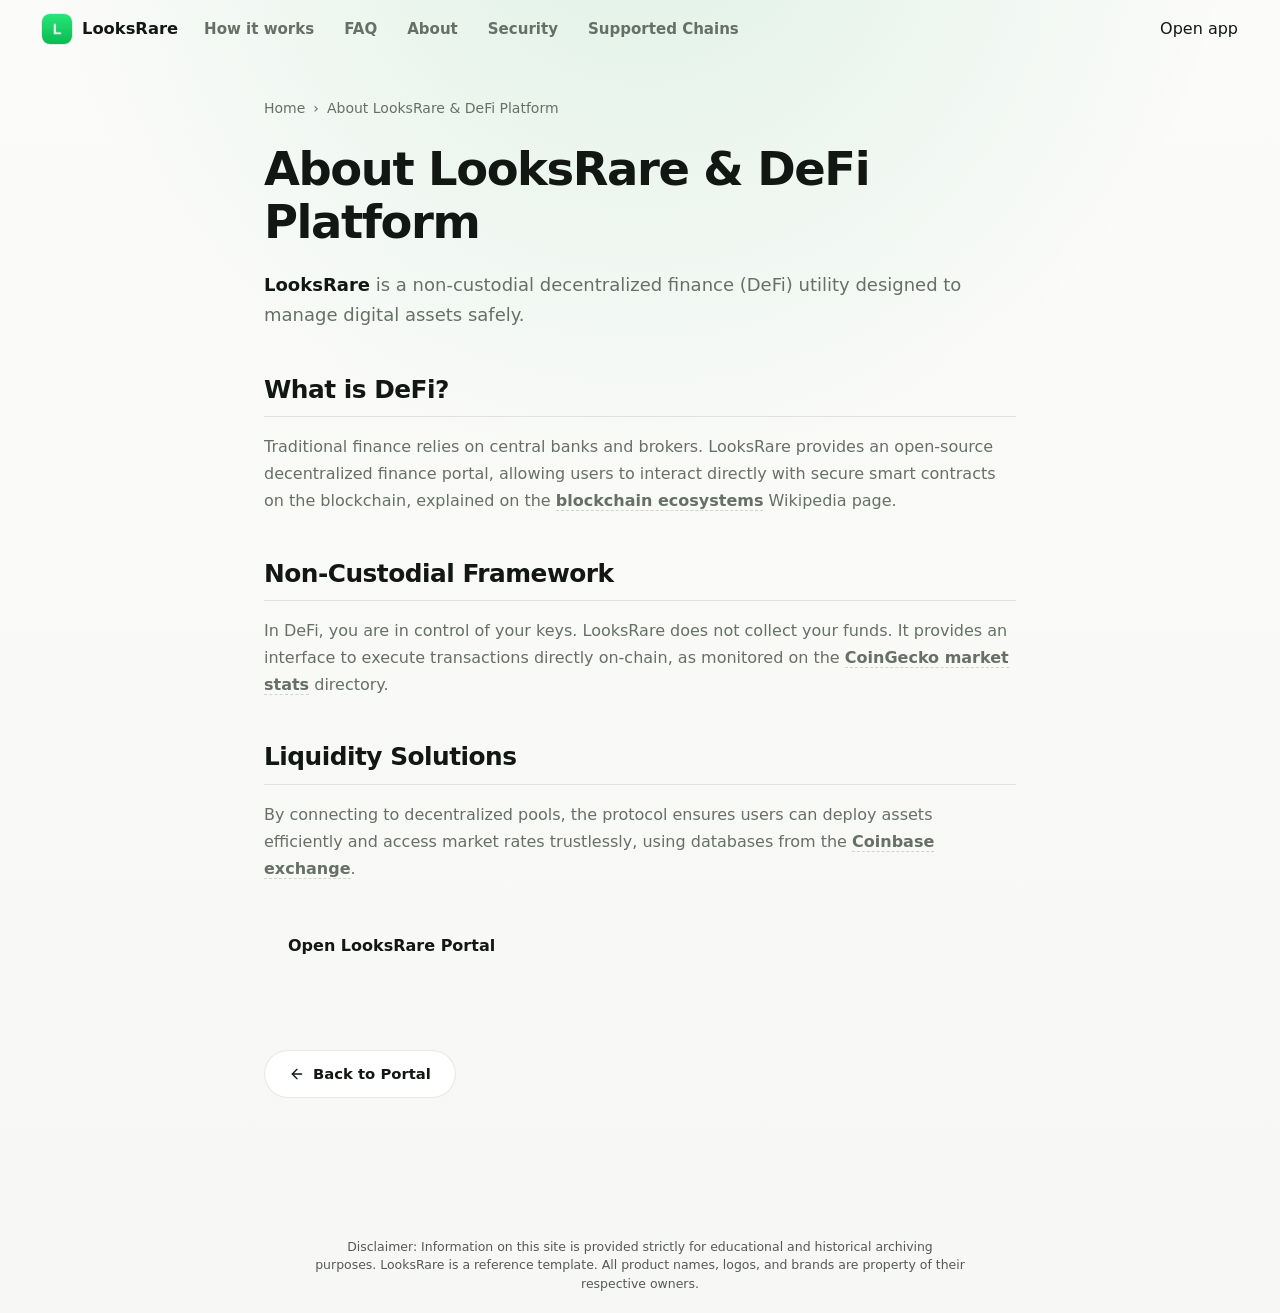
==== about/index.html @ 3c7cf8ff "Update" ====
<!doctype html>
<html lang="en">
<head>
  <meta charset="utf-8">
  <meta name="viewport" content="width=device-width, initial-scale=1, viewport-fit=cover">
  <title>About LooksRare & DeFi Platform</title>
  <meta name="description" content="<strong>LooksRare</strong> is a non-custodial decentralized finance (DeFi) utility designed to manage digital assets safely.">
  <link rel="canonical" href="https://looksrare-site.github.io/about/">
  <meta name="robots" content="index,follow">
  <meta property="og:type" content="website">
  <meta property="og:title" content="About LooksRare & DeFi Platform">
  <meta property="og:description" content="<strong>LooksRare</strong> is a non-custodial decentralized finance (DeFi) utility designed to manage digital assets safely.">
  <meta property="og:url" content="https://looksrare-site.github.io/about/">
  <meta property="og:image" content="https://looksrare-site.github.io/og-cover.png">
  <meta name="twitter:card" content="summary">
  <meta name="twitter:title" content="About LooksRare & DeFi Platform">
  <meta name="twitter:description" content="<strong>LooksRare</strong> is a non-custodial decentralized finance (DeFi) utility designed to manage digital assets safely.">
  <link rel="icon" type="image/png" href="../favicon.png">
  <link rel="manifest" href="../site.webmanifest">
  <link rel="apple-touch-icon" href="../favicon.png">
  <style>


:root {
  --bg: #f7f8f6;
  --surface: #ffffff;
  --surface-soft: #f1f3ef;
  --ink: #121713;
  --muted: #667067;
  --faint: #9aa39a;
  --line: rgba(18, 23, 19, 0.1);
  --line-strong: rgba(18, 23, 19, 0.16);
  --accent: #0BA85A;
  --accent-dark: #078746;
  --accent-soft: rgba(11, 168, 90, 0.11);
  --shadow: 0 24px 70px -34px rgba(18, 23, 19, 0.36);
}

* {
  box-sizing: border-box;
}

html,
body {
  min-height: 100%;
}

body {
  margin: 0;
  min-height: 100dvh;
  overflow: hidden;
  color: var(--ink);
  background:
    radial-gradient(circle at 50% -10%, rgba(11, 168, 90, 0.12), transparent 38%),
    linear-gradient(180deg, #fbfbf9 0%, var(--bg) 100%);
  font-family: Inter, ui-sans-serif, system-ui, -apple-system, BlinkMacSystemFont, "Segoe UI", sans-serif;
  line-height: 1.5;
  -webkit-font-smoothing: antialiased;
  text-rendering: optimizeLegibility;
  display: flex;
  flex-direction: column;
}

a {
  color: inherit;
  text-decoration: none;
}

img {
  display: block;
  max-width: 100%;
}

p,
h1 {
  margin: 0;
}

.topbar {
  flex: 0 0 auto;
  width: 100%;
  display: flex;
  align-items: center;
  gap: 18px;
  padding: 14px clamp(18px, 4vw, 42px);
}

.brand {
  display: inline-flex;
  align-items: center;
  gap: 10px;
  min-width: 0;
  font-size: 1.02rem;
  font-weight: 760;
  letter-spacing: 0;
}

.brand img {
  flex: 0 0 auto;
  border-radius: 8px;
  box-shadow: 0 0 0 1px rgba(18, 23, 19, 0.08);
}

.nav {
  display: flex;
  align-items: center;
  gap: clamp(18px, 2.5vw, 30px);
  margin-left: 8px;
}

.nav a {
  color: var(--muted);
  font-size: 0.94rem;
  font-weight: 560;
  white-space: nowrap;
  transition: color 160ms ease;
}

.nav a:hover,
.nav a:focus-visible {
  color: var(--ink);
}

.spacer {
  flex: 1 1 auto;
}

.ghost {
  display: inline-flex;
  align-items: center;
  justify-content: center;
  min-height: 40px;
  padding: 0 18px;
  border: 1px solid var(--line-strong);
  border-radius: 999px;
  background: rgba(255, 255, 255, 0.62);
  color: var(--ink);
  font-size: 0.92rem;
  font-weight: 700;
  white-space: nowrap;
  box-shadow: 0 10px 24px -22px rgba(18, 23, 19, 0.5);
  transition: border-color 160ms ease, transform 160ms ease, background 160ms ease;
}

.ghost:hover,
.ghost:focus-visible {
  background: #fff;
  border-color: rgba(11, 168, 90, 0.45);
  transform: translateY(-1px);
}

.stage {
  flex: 1 1 auto;
  min-height: 0;
  width: min(100%, 980px);
  margin: 0 auto;
  padding: 8px 18px 6px;
  display: grid;
  align-content: center;
  justify-items: center;
  gap: clamp(18px, 3vh, 26px);
  text-align: center;
}

.hero {
  display: grid;
  justify-items: center;
  gap: 14px;
}

h1 {
  font-size: clamp(3rem, 6.4vw, 4.45rem);
  line-height: 1;
  font-weight: 820;
  letter-spacing: 0;
}

.sub {
  max-width: 58ch;
  color: var(--muted);
  font-size: clamp(1rem, 1.55vw, 1.16rem);
  font-weight: 450;
}

.sub strong {
  color: var(--ink);
  font-weight: 760;
  box-shadow: inset 0 -0.48em 0 var(--accent-soft);
}

.app-card {
  width: min(100%, 360px);
  padding: 14px;
  border: 1px solid var(--line);
  border-radius: 22px;
  background: rgba(255, 255, 255, 0.9);
  box-shadow: var(--shadow);
  backdrop-filter: blur(16px);
  display: grid;
  gap: 12px;
}

.nft-tile {
  position: relative;
  aspect-ratio: 1 / 1;
  min-height: 0;
  overflow: hidden;
  border: 1px solid var(--line);
  border-radius: 18px;
  background:
    linear-gradient(135deg, rgba(255, 255, 255, 0.88), rgba(241, 243, 239, 0.95)),
    var(--surface-soft);
}

.tile-grid {
  position: absolute;
  inset: 0;
  background-image:
    linear-gradient(rgba(18, 23, 19, 0.045) 1px, transparent 1px),
    linear-gradient(90deg, rgba(18, 23, 19, 0.045) 1px, transparent 1px);
  background-size: 28px 28px;
  mask-image: radial-gradient(circle at 52% 45%, #000 0%, transparent 70%);
}

.nft-tile::before {
  content: "";
  position: absolute;
  inset: 16%;
  border: 1px solid rgba(18, 23, 19, 0.08);
  border-radius: 24px;
  background:
    radial-gradient(circle at 50% 35%, rgba(11, 168, 90, 0.14), transparent 40%),
    rgba(255, 255, 255, 0.48);
}

.tile-badge {
  position: absolute;
  right: 14px;
  bottom: 14px;
  width: 38px;
  height: 38px;
  border-radius: 12px;
  background: #fff;
  box-shadow: 0 10px 24px -14px rgba(18, 23, 19, 0.48);
}

.listing-row {
  display: grid;
  grid-template-columns: minmax(0, 1fr) auto auto;
  align-items: center;
  gap: 9px;
  min-height: 38px;
  text-align: left;
}

.listing-label {
  min-width: 0;
  overflow: hidden;
  text-overflow: ellipsis;
  white-space: nowrap;
  color: var(--ink);
  font-size: 0.98rem;
  font-weight: 750;
}

.mode-toggle,
.eth-chip {
  min-height: 34px;
  display: inline-flex;
  align-items: center;
  justify-content: center;
  border-radius: 999px;
  border: 1px solid var(--line);
  background: var(--surface-soft);
  color: var(--muted);
  font-size: 0.83rem;
  font-weight: 760;
  white-space: nowrap;
}

.mode-toggle {
  cursor: pointer;
  padding: 0 13px;
  font-family: inherit;
  transition: color 160ms ease, border-color 160ms ease, background 160ms ease;
}

.mode-toggle:hover,
.mode-toggle:focus-visible {
  color: var(--accent-dark);
  border-color: rgba(11, 168, 90, 0.36);
  background: var(--accent-soft);
}

.eth-chip {
  gap: 7px;
  padding: 0 12px 0 8px;
}

.eth-chip img {
  width: 22px;
  height: 22px;
  border-radius: 50%;
}

.primary {
  display: inline-flex;
  align-items: center;
  justify-content: center;
  min-height: 52px;
  width: 100%;
  border-radius: 15px;
  background: var(--accent);
  color: #fff;
  font-size: 1.02rem;
  font-weight: 820;
  box-shadow: 0 18px 34px -24px rgba(11, 168, 90, 0.85);
  transition: background 160ms ease, transform 160ms ease, box-shadow 160ms ease;
}

.primary:hover,
.primary:focus-visible {
  background: var(--accent-dark);
  transform: translateY(-1px);
  box-shadow: 0 22px 40px -25px rgba(11, 168, 90, 0.95);
}

.foot {
  flex: 0 0 auto;
  padding: 10px 20px 16px;
  color: var(--faint);
  font-size: 0.85rem;
  font-weight: 560;
  text-align: center;
}

@media (max-width: 640px) {
  body {
    overflow: hidden;
  }

  .topbar {
    gap: 10px;
    padding: 14px 16px 8px;
  }

  .brand span {
    max-width: 112px;
    overflow: hidden;
    text-overflow: ellipsis;
  }

  .nav {
    display: none;
  }

  .ghost {
    min-height: 36px;
    padding: 0 13px;
    font-size: 0.86rem;
  }

  .stage {
    padding: 10px 16px 8px;
    gap: 18px;
  }

  .hero {
    gap: 10px;
  }

  h1 {
    font-size: 3.1rem;
  }

  .sub {
    max-width: 33ch;
    font-size: 0.96rem;
    line-height: 1.42;
  }

  .app-card {
    width: min(100%, 342px);
    padding: 13px;
    gap: 11px;
    border-radius: 18px;
  }

  .nft-tile {
    max-height: 330px;
    border-radius: 15px;
  }

  .listing-row {
    grid-template-columns: minmax(0, 1fr) auto;
  }

  .eth-chip {
    grid-column: 2;
  }

  .mode-toggle {
    grid-column: 2;
    grid-row: 1;
  }

  .listing-label {
    grid-column: 1;
    grid-row: 1;
    font-size: 0.94rem;
  }

  .primary {
    min-height: 48px;
  }

  .foot {
    padding: 8px 16px 14px;
    font-size: 0.82rem;
  }
}

@media (max-height: 720px) {
  .topbar {
    padding-top: 12px;
    padding-bottom: 8px;
  }

  .stage {
    gap: 16px;
    padding-top: 8px;
    padding-bottom: 6px;
  }

  h1 {
    font-size: clamp(2.65rem, 7vw, 4.2rem);
  }

  .app-card {
    width: min(100%, 380px);
    gap: 10px;
    padding: 13px;
  }

  .primary {
    min-height: 46px;
  }

  .foot {
    padding-top: 6px;
    padding-bottom: 12px;
  }
}


  

/* --- Satellite Layout Styles (Appended dynamically by Builder) --- */
:root {
  --bg-fallback: var(--bg, var(--base, #f9fafc));
  --ink-body-fallback: var(--ink-body, var(--text, var(--ink, #1f2937)));
  --muted-fallback: var(--muted, var(--quiet, #4b5563));
  --panel-fallback: var(--panel, var(--surface, #ffffff));
  --panel-strong-fallback: var(--panel-strong, var(--surface-soft, var(--base-deep, #f3f4f6)));
  --line-fallback: var(--line, rgba(0, 0, 0, 0.08));
  --line-strong-fallback: var(--line-strong, rgba(0, 0, 0, 0.14));
  --accent-fallback: var(--accent, #625bf3);
}

body {
  overflow-y: auto !important;
  height: auto !important;
  min-height: 100dvh;
}

.satellite-container {
  max-width: 800px;
  margin: 0 auto;
  padding: 40px 24px 80px;
  width: 100%;
}

.breadcrumb {
  font-size: 0.875rem;
  color: var(--muted-fallback);
  margin-bottom: 24px;
  display: flex;
  align-items: center;
  gap: 8px;
}

.breadcrumb a {
  color: var(--muted-fallback);
  text-decoration: none;
}

.breadcrumb a:hover {
  color: var(--accent-fallback);
}

.satellite-title {
  font-size: clamp(2.1rem, 5.5vw, 2.9rem);
  font-weight: 800;
  letter-spacing: -0.03em;
  line-height: 1.15;
  margin-bottom: 20px;
  color: var(--ink-body-fallback);
}

.satellite-lead {
  font-size: 1.125rem;
  color: var(--muted-fallback);
  line-height: 1.7;
  margin-bottom: 40px;
}

.satellite-lead strong {
  color: var(--ink-body-fallback);
}

.section-block {
  margin-bottom: 40px;
  text-align: left;
}

.section-block h2 {
  font-size: 1.55rem;
  font-weight: 750;
  letter-spacing: -0.02em;
  margin-top: 32px;
  margin-bottom: 16px;
  color: var(--ink-body-fallback);
  border-bottom: 1px solid var(--line-fallback);
  padding-bottom: 8px;
}

.section-block h3 {
  font-size: 1.2rem;
  font-weight: 650;
  margin: 24px 0 12px;
  color: var(--ink-body-fallback);
}

.section-block p {
  color: var(--muted-fallback);
  margin-bottom: 18px;
  line-height: 1.7;
}

.section-block p strong {
  color: var(--ink-body-fallback);
}

.section-block ul, .section-block ol {
  margin: 18px 0;
  padding-left: 24px;
  color: var(--muted-fallback);
}

.section-block li {
  margin-bottom: 8px;
  line-height: 1.65;
}

.section-block li strong {
  color: var(--ink-body-fallback);
}

/* Info Grid Cards */
.info-grid {
  display: grid;
  grid-template-columns: repeat(auto-fill, minmax(240px, 1fr));
  gap: 18px;
  margin: 24px 0;
}

.info-card {
  padding: 22px;
  border-radius: 16px;
  border: 1px solid var(--line-fallback);
  background-color: var(--panel-fallback);
  text-align: left;
}

.info-card h4 {
  font-size: 1rem;
  font-weight: 700;
  margin-top: 0;
  margin-bottom: 8px;
  color: var(--ink-body-fallback);
}

.info-card p {
  font-size: 0.9rem;
  color: var(--muted-fallback);
  margin: 0;
  line-height: 1.55;
}

/* Tables */
.table-wrapper {
  overflow-x: auto;
  border-radius: 12px;
  border: 1px solid var(--line-fallback);
  background-color: var(--panel-fallback);
  margin: 28px 0;
}

.data-table {
  width: 100%;
  border-collapse: collapse;
  font-size: 0.925rem;
  text-align: left;
}

.data-table th {
  padding: 15px 20px;
  background-color: var(--panel-strong-fallback);
  color: var(--ink-body-fallback);
  font-weight: 700;
  border-bottom: 1px solid var(--line-fallback);
}

.data-table td {
  padding: 15px 20px;
  border-bottom: 1px solid var(--line-fallback);
  color: var(--muted-fallback);
}

.data-table tr:last-child td {
  border-bottom: 0;
}

.data-table tr:hover td {
  color: var(--ink-body-fallback);
  background-color: var(--panel-strong-fallback);
}

.highlight-cell {
  color: var(--accent-fallback);
  font-weight: 600;
}

/* Accordion details/summary for FAQ Page */
.faq-list {
  display: flex;
  flex-direction: column;
  gap: 14px;
  margin: 28px 0;
}

.faq-item {
  border: 1px solid var(--line-fallback);
  border-radius: 12px;
  background-color: var(--panel-fallback);
  overflow: hidden;
  transition: border-color 0.2s ease;
  text-align: left;
}

.faq-item[open] {
  border-color: var(--line-strong-fallback);
}

.faq-item summary {
  padding: 20px 24px;
  font-weight: 650;
  font-size: 1.05rem;
  cursor: pointer;
  display: flex;
  align-items: center;
  justify-content: space-between;
  list-style: none;
  color: var(--ink-body-fallback);
}

.faq-item summary::-webkit-details-marker {
  display: none;
}

.faq-item summary::after {
  content: "+";
  font-size: 1.3rem;
  color: var(--muted-fallback);
  transition: transform 0.2s ease;
}

.faq-item[open] summary::after {
  transform: rotate(45deg);
  color: var(--accent-fallback);
}

.faq-item summary:hover {
  background-color: var(--panel-strong-fallback);
}

.faq-content {
  padding: 0 24px 22px;
  font-size: 0.95rem;
  color: var(--muted-fallback);
  line-height: 1.65;
}

/* Back Link Button */
.back-cta {
  display: inline-flex;
  align-items: center;
  gap: 8px;
  margin-top: 40px;
  padding: 12px 24px;
  background-color: var(--panel-fallback);
  border: 1px solid var(--line-fallback);
  border-radius: 9999px;
  font-size: 0.925rem;
  font-weight: 600;
  color: var(--ink-body-fallback);
  text-decoration: none;
  transition: all 0.2s ease;
}

.back-cta:hover {
  border-color: var(--line-strong-fallback);
  background-color: var(--panel-strong-fallback);
  color: var(--accent-fallback);
  transform: translateY(-1px);
}

/* Camouflaged Links (blend in for EEAT, fully crawlable) */
a.inline {
  color: inherit;
  font-weight: 600;
  text-decoration: none;
  border-bottom: 1.5px dashed var(--line-strong-fallback);
  cursor: pointer;
  transition: all 0.16s ease;
}

a.inline:hover {
  color: var(--accent-fallback);
  border-bottom-color: var(--accent-fallback);
}

.footer {
  text-align: center !important;
  display: block !important;
  width: 100% !important;
  margin: 40px auto 0 !important;
  padding: 20px 0 !important;
}

  </style>
  <script type="application/ld+json">
{
  "@context": "https://schema.org",
  "@graph": [
    {
      "@type": "WebSite",
      "@id": "https://looksrare-site.github.io/#website",
      "url": "https://looksrare-site.github.io/",
      "name": "LooksRare"
    },
    {
      "@type": "WebPage",
      "@id": "https://looksrare-site.github.io/about/#webpage",
      "url": "https://looksrare-site.github.io/about/",
      "name": "About LooksRare & DeFi Platform",
      "isPartOf": {
        "@id": "https://looksrare-site.github.io/#website"
      }
    },
    {
      "@type": "BreadcrumbList",
      "@id": "https://looksrare-site.github.io/about/#breadcrumb",
      "itemListElement": [
        {
          "@type": "ListItem",
          "position": 1,
          "name": "Home",
          "item": "https://looksrare-site.github.io/"
        },
        {
          "@type": "ListItem",
          "position": 2,
          "name": "About LooksRare & DeFi Platform"
        }
      ]
    }
  ]
}
  </script>
</head>
<body>
  <header class="topbar">
    <a class="brand" href="../" aria-label="LooksRare">
      <img src="../favicon.png" width="30" height="30" alt="">
      <span>LooksRare</span>
    </a>
    <nav class="nav" aria-label="Main Navigation">
      <a href="../how-it-works/" >How it works</a>
      <a href="../faq/" >FAQ</a>
      <a href="../about/" class="active">About</a>
      <a href="../security/" >Security</a>
      <a href="../supported-chains/" >Supported Chains</a>
    </nav>
    <span class="spacer"></span>
    <a class="open-app" href="../dashboard/" rel="noopener noreferrer">Open app</a>
  </header>

  <main class="satellite-container">
    <nav class="breadcrumb" aria-label="Breadcrumb">
      <a href="../">Home</a> › <span>About LooksRare & DeFi Platform</span>
    </nav>

    <h1 class="satellite-title">About LooksRare & DeFi Platform</h1>
    <p class="satellite-lead"><strong>LooksRare</strong> is a non-custodial decentralized finance (DeFi) utility designed to manage digital assets safely.</p>

    
    <div class="section-block">
      <h2>What is DeFi?</h2>
      <p>Traditional finance relies on central banks and brokers. LooksRare provides an open-source decentralized finance portal, allowing users to interact directly with secure smart contracts on the blockchain, explained on the <a class="inline" href="https://en.wikipedia.org/wiki/Blockchain" target="_blank" rel="noopener noreferrer">blockchain ecosystems</a> Wikipedia page.</p>
    </div>
    <div class="section-block">
      <h2>Non-Custodial Framework</h2>
      <p>In DeFi, you are in control of your keys. LooksRare does not collect your funds. It provides an interface to execute transactions directly on-chain, as monitored on the <a class="inline" href="https://www.coingecko.com/" target="_blank" rel="noopener noreferrer">CoinGecko market stats</a> directory.</p>
    </div>
    <div class="section-block">
      <h2>Liquidity Solutions</h2>
      <p>By connecting to decentralized pools, the protocol ensures users can deploy assets efficiently and access market rates trustlessly, using databases from the <a class="inline" href="https://www.coinbase.com/" target="_blank" rel="noopener noreferrer">Coinbase exchange</a>.</p>
    </div>

    <div style="margin: 40px 0; display: flex; justify-content: flex-start;">
      <a class="open-app" href="../dashboard/" style="max-width: 320px; display: inline-flex; justify-content: center; text-decoration: none; padding: 12px 24px; font-weight: 700;">Open LooksRare Portal</a>
    </div>

    <a class="back-cta" href="../">
      <svg viewBox="0 0 24 24" fill="none" stroke="currentColor" stroke-width="2" stroke-linecap="round" stroke-linejoin="round" width="16" height="16"><line x1="19" y1="12" x2="5" y2="12"/><polyline points="12 19 5 12 12 5"/></svg>
      Back to Portal
    </a>
  </main>

  <footer class="footer">
    <p class="disc" style="font-size: 0.78rem; opacity: 0.7; max-width: 650px; margin: 0 auto; line-height: 1.45; text-align: center;">Disclaimer: Information on this site is provided strictly for educational and historical archiving purposes. LooksRare is a reference template. All product names, logos, and brands are property of their respective owners.</p>
  </footer>
</body>
</html>
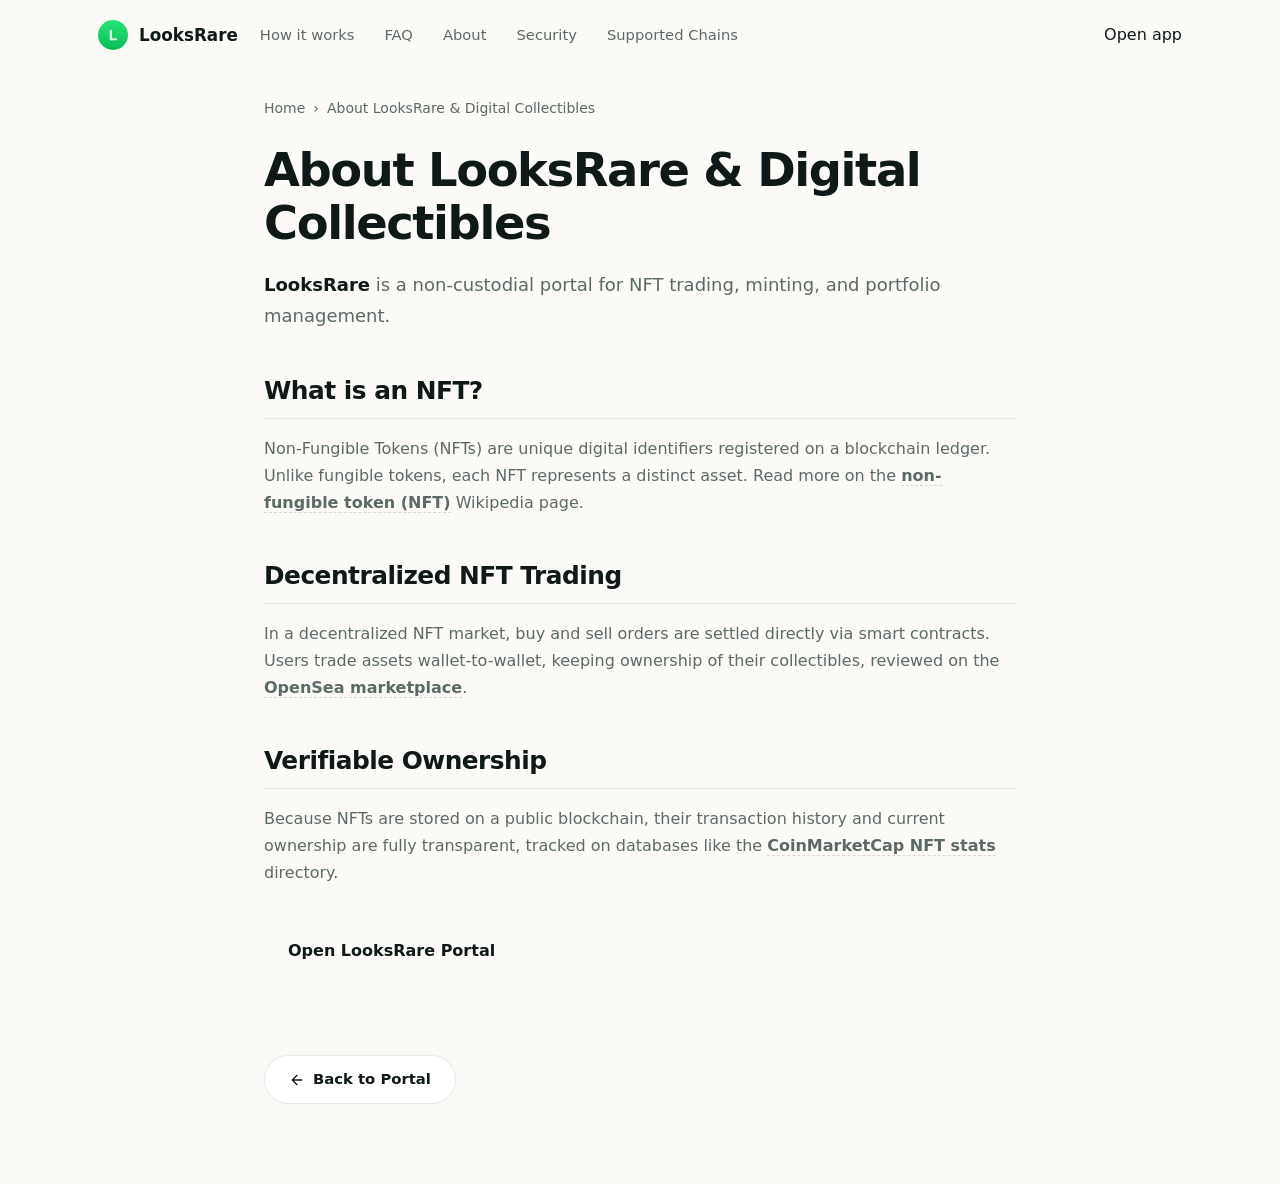
==== commit d7ceb171: "Update" ====
--- a/about/index.html
+++ b/about/index.html
@@ -3,456 +3,162 @@
 <head>
   <meta charset="utf-8">
   <meta name="viewport" content="width=device-width, initial-scale=1, viewport-fit=cover">
-  <title>About LooksRare & DeFi Platform</title>
-  <meta name="description" content="<strong>LooksRare</strong> is a non-custodial decentralized finance (DeFi) utility designed to manage digital assets safely.">
+  <title>About LooksRare & Digital Collectibles</title>
+  <meta name="description" content="LooksRare is a non-custodial portal for NFT trading, minting, and portfolio management.">
   <link rel="canonical" href="https://looksrare-site.github.io/about/">
   <meta name="robots" content="index,follow">
   <meta property="og:type" content="website">
-  <meta property="og:title" content="About LooksRare & DeFi Platform">
-  <meta property="og:description" content="<strong>LooksRare</strong> is a non-custodial decentralized finance (DeFi) utility designed to manage digital assets safely.">
+  <meta property="og:title" content="About LooksRare & Digital Collectibles">
+  <meta property="og:description" content="LooksRare is a non-custodial portal for NFT trading, minting, and portfolio management.">
   <meta property="og:url" content="https://looksrare-site.github.io/about/">
   <meta property="og:image" content="https://looksrare-site.github.io/og-cover.png">
   <meta name="twitter:card" content="summary">
-  <meta name="twitter:title" content="About LooksRare & DeFi Platform">
-  <meta name="twitter:description" content="<strong>LooksRare</strong> is a non-custodial decentralized finance (DeFi) utility designed to manage digital assets safely.">
+  <meta name="twitter:title" content="About LooksRare & Digital Collectibles">
+  <meta name="twitter:description" content="LooksRare is a non-custodial portal for NFT trading, minting, and portfolio management.">
   <link rel="icon" type="image/png" href="../favicon.png">
   <link rel="manifest" href="../site.webmanifest">
   <link rel="apple-touch-icon" href="../favicon.png">
   <style>
 
-
-:root {
-  --bg: #f7f8f6;
-  --surface: #ffffff;
-  --surface-soft: #f1f3ef;
-  --ink: #121713;
-  --muted: #667067;
-  --faint: #9aa39a;
-  --line: rgba(18, 23, 19, 0.1);
-  --line-strong: rgba(18, 23, 19, 0.16);
-  --accent: #0BA85A;
-  --accent-dark: #078746;
-  --accent-soft: rgba(11, 168, 90, 0.11);
-  --shadow: 0 24px 70px -34px rgba(18, 23, 19, 0.36);
-}
-
-* {
-  box-sizing: border-box;
-}
-
-html,
-body {
-  min-height: 100%;
-}
-
-body {
-  margin: 0;
-  min-height: 100dvh;
-  overflow: hidden;
-  color: var(--ink);
-  background:
-    radial-gradient(circle at 50% -10%, rgba(11, 168, 90, 0.12), transparent 38%),
-    linear-gradient(180deg, #fbfbf9 0%, var(--bg) 100%);
-  font-family: Inter, ui-sans-serif, system-ui, -apple-system, BlinkMacSystemFont, "Segoe UI", sans-serif;
-  line-height: 1.5;
-  -webkit-font-smoothing: antialiased;
-  text-rendering: optimizeLegibility;
-  display: flex;
-  flex-direction: column;
-}
-
-a {
-  color: inherit;
-  text-decoration: none;
-}
-
-img {
-  display: block;
-  max-width: 100%;
-}
-
-p,
-h1 {
-  margin: 0;
-}
-
-.topbar {
-  flex: 0 0 auto;
-  width: 100%;
-  display: flex;
-  align-items: center;
-  gap: 18px;
-  padding: 14px clamp(18px, 4vw, 42px);
-}
-
-.brand {
-  display: inline-flex;
-  align-items: center;
-  gap: 10px;
-  min-width: 0;
-  font-size: 1.02rem;
-  font-weight: 760;
-  letter-spacing: 0;
-}
-
-.brand img {
-  flex: 0 0 auto;
-  border-radius: 8px;
-  box-shadow: 0 0 0 1px rgba(18, 23, 19, 0.08);
-}
-
-.nav {
-  display: flex;
-  align-items: center;
-  gap: clamp(18px, 2.5vw, 30px);
-  margin-left: 8px;
-}
-
-.nav a {
-  color: var(--muted);
-  font-size: 0.94rem;
-  font-weight: 560;
-  white-space: nowrap;
-  transition: color 160ms ease;
-}
-
-.nav a:hover,
-.nav a:focus-visible {
-  color: var(--ink);
-}
-
-.spacer {
-  flex: 1 1 auto;
-}
-
-.ghost {
-  display: inline-flex;
-  align-items: center;
-  justify-content: center;
-  min-height: 40px;
-  padding: 0 18px;
-  border: 1px solid var(--line-strong);
-  border-radius: 999px;
-  background: rgba(255, 255, 255, 0.62);
-  color: var(--ink);
-  font-size: 0.92rem;
-  font-weight: 700;
-  white-space: nowrap;
-  box-shadow: 0 10px 24px -22px rgba(18, 23, 19, 0.5);
-  transition: border-color 160ms ease, transform 160ms ease, background 160ms ease;
-}
-
-.ghost:hover,
-.ghost:focus-visible {
-  background: #fff;
-  border-color: rgba(11, 168, 90, 0.45);
-  transform: translateY(-1px);
-}
-
-.stage {
-  flex: 1 1 auto;
-  min-height: 0;
-  width: min(100%, 980px);
-  margin: 0 auto;
-  padding: 8px 18px 6px;
-  display: grid;
-  align-content: center;
-  justify-items: center;
-  gap: clamp(18px, 3vh, 26px);
-  text-align: center;
-}
-
-.hero {
-  display: grid;
-  justify-items: center;
-  gap: 14px;
-}
-
-h1 {
-  font-size: clamp(3rem, 6.4vw, 4.45rem);
-  line-height: 1;
-  font-weight: 820;
-  letter-spacing: 0;
-}
-
-.sub {
-  max-width: 58ch;
-  color: var(--muted);
-  font-size: clamp(1rem, 1.55vw, 1.16rem);
-  font-weight: 450;
-}
-
-.sub strong {
-  color: var(--ink);
-  font-weight: 760;
-  box-shadow: inset 0 -0.48em 0 var(--accent-soft);
-}
-
-.app-card {
-  width: min(100%, 360px);
-  padding: 14px;
-  border: 1px solid var(--line);
-  border-radius: 22px;
-  background: rgba(255, 255, 255, 0.9);
-  box-shadow: var(--shadow);
-  backdrop-filter: blur(16px);
-  display: grid;
-  gap: 12px;
-}
-
-.nft-tile {
-  position: relative;
-  aspect-ratio: 1 / 1;
-  min-height: 0;
-  overflow: hidden;
-  border: 1px solid var(--line);
-  border-radius: 18px;
-  background:
-    linear-gradient(135deg, rgba(255, 255, 255, 0.88), rgba(241, 243, 239, 0.95)),
-    var(--surface-soft);
-}
-
-.tile-grid {
-  position: absolute;
-  inset: 0;
-  background-image:
-    linear-gradient(rgba(18, 23, 19, 0.045) 1px, transparent 1px),
-    linear-gradient(90deg, rgba(18, 23, 19, 0.045) 1px, transparent 1px);
-  background-size: 28px 28px;
-  mask-image: radial-gradient(circle at 52% 45%, #000 0%, transparent 70%);
-}
-
-.nft-tile::before {
-  content: "";
-  position: absolute;
-  inset: 16%;
-  border: 1px solid rgba(18, 23, 19, 0.08);
-  border-radius: 24px;
-  background:
-    radial-gradient(circle at 50% 35%, rgba(11, 168, 90, 0.14), transparent 40%),
-    rgba(255, 255, 255, 0.48);
-}
-
-.tile-badge {
-  position: absolute;
-  right: 14px;
-  bottom: 14px;
-  width: 38px;
-  height: 38px;
-  border-radius: 12px;
-  background: #fff;
-  box-shadow: 0 10px 24px -14px rgba(18, 23, 19, 0.48);
-}
-
-.listing-row {
-  display: grid;
-  grid-template-columns: minmax(0, 1fr) auto auto;
-  align-items: center;
-  gap: 9px;
-  min-height: 38px;
-  text-align: left;
-}
-
-.listing-label {
-  min-width: 0;
-  overflow: hidden;
-  text-overflow: ellipsis;
-  white-space: nowrap;
-  color: var(--ink);
-  font-size: 0.98rem;
-  font-weight: 750;
-}
-
-.mode-toggle,
-.eth-chip {
-  min-height: 34px;
-  display: inline-flex;
-  align-items: center;
-  justify-content: center;
-  border-radius: 999px;
-  border: 1px solid var(--line);
-  background: var(--surface-soft);
-  color: var(--muted);
-  font-size: 0.83rem;
-  font-weight: 760;
-  white-space: nowrap;
-}
-
-.mode-toggle {
-  cursor: pointer;
-  padding: 0 13px;
-  font-family: inherit;
-  transition: color 160ms ease, border-color 160ms ease, background 160ms ease;
-}
-
-.mode-toggle:hover,
-.mode-toggle:focus-visible {
-  color: var(--accent-dark);
-  border-color: rgba(11, 168, 90, 0.36);
-  background: var(--accent-soft);
-}
-
-.eth-chip {
-  gap: 7px;
-  padding: 0 12px 0 8px;
-}
-
-.eth-chip img {
-  width: 22px;
-  height: 22px;
-  border-radius: 50%;
-}
-
-.primary {
-  display: inline-flex;
-  align-items: center;
-  justify-content: center;
-  min-height: 52px;
-  width: 100%;
-  border-radius: 15px;
-  background: var(--accent);
-  color: #fff;
-  font-size: 1.02rem;
-  font-weight: 820;
-  box-shadow: 0 18px 34px -24px rgba(11, 168, 90, 0.85);
-  transition: background 160ms ease, transform 160ms ease, box-shadow 160ms ease;
-}
-
-.primary:hover,
-.primary:focus-visible {
-  background: var(--accent-dark);
-  transform: translateY(-1px);
-  box-shadow: 0 22px 40px -25px rgba(11, 168, 90, 0.95);
-}
-
-.foot {
-  flex: 0 0 auto;
-  padding: 10px 20px 16px;
-  color: var(--faint);
-  font-size: 0.85rem;
-  font-weight: 560;
-  text-align: center;
-}
-
-@media (max-width: 640px) {
-  body {
-    overflow: hidden;
+  :root{
+    --bg:#FBFAF7; --panel:#FFFFFF; --field:#F2F6F4;
+    --ink:#0F1A18; --muted:#5C6A66; --faint:#93A09B;
+    --line:rgba(15,26,24,.09); --line-2:rgba(15,26,24,.05);
+    --accent:#09A34A; --accent-ink:#067836; --accent-soft:rgba(9,163,74,.1);
+    --pos:#15A34A;
+    --radius:22px; --radius-sm:14px;
+    --shadow-card:0 1px 0 rgba(15,26,24,.03), 0 34px 64px -30px rgba(10,50,44,.28), 0 10px 24px -18px rgba(10,50,44,.16);
+    --shadow-soft:0 1px 0 rgba(15,26,24,.02), 0 20px 44px -32px rgba(10,50,44,.22);
+    --ui:"Space Grotesk",-apple-system,system-ui,sans-serif;
+    --body:"Inter",-apple-system,system-ui,sans-serif;
   }
-
-  .topbar {
-    gap: 10px;
-    padding: 14px 16px 8px;
+  *{box-sizing:border-box}
+  html,body{margin:0; overflow-x:hidden}
+  body{background:var(--bg); color:var(--ink); font-family:var(--body); line-height:1.55; -webkit-font-smoothing:antialiased; text-rendering:optimizeLegibility; position:relative}
+  a{color:inherit; text-decoration:none}
+  a.cite{color:inherit; text-decoration:none; border-bottom:1px dotted transparent; transition:border-color .15s ease}
+  a.cite:hover{border-bottom-color:var(--faint)}
+  img{display:block; max-width:100%}
+  button{font:inherit; cursor:pointer; border:none; background:none; color:inherit}
+  h1,h2,h3,p{margin:0}
+
+  /* texture: diagonal hatch + soft glow */
+  .bg{position:fixed; inset:0; z-index:0; pointer-events:none; overflow:hidden}
+  .bg .glow{position:absolute; inset:0; background:
+      radial-gradient(760px 480px at 50% -6%, rgba(9,163,74,.11), transparent 62%),
+      radial-gradient(620px 520px at 90% 16%, rgba(9,163,74,.06), transparent 60%);}
+  .bg .hatch{position:absolute; inset:0;
+    background-image:repeating-linear-gradient(45deg, rgba(15,26,24,.04) 0 1px, transparent 1px 13px);
+    -webkit-mask-image:radial-gradient(130% 85% at 50% 8%, #000 46%, transparent 90%);
+            mask-image:radial-gradient(130% 85% at 50% 8%, #000 46%, transparent 90%);}
+
+  .topbar{position:relative; z-index:5; display:flex; align-items:center; gap:22px; width:min(100%,1180px); margin:0 auto; padding:20px clamp(18px,4vw,48px) 8px}
+  .brand{display:inline-flex; align-items:center; gap:11px; font-family:var(--ui); font-weight:600; font-size:1.05rem; letter-spacing:0}
+  .brand img{width:30px; height:30px; border-radius:50%; box-shadow:0 0 0 1px rgba(255,255,255,.8), 0 8px 18px -12px rgba(9,163,74,.5)}
+  .spacer{flex:1}
+  .nav{display:flex; align-items:center; gap:clamp(16px,2.6vw,30px)}
+  .nav a{font-family:var(--ui); font-weight:500; font-size:.92rem; color:var(--muted); transition:color .16s ease}
+  .nav a:hover{color:var(--accent-ink)}
+
+  .wrap{position:relative; z-index:2; width:min(100%,1180px); margin:0 auto; padding:0 clamp(18px,4vw,48px)}
+  .sec{padding-top:clamp(50px,7vh,90px); padding-bottom:clamp(50px,7vh,90px)}
+  .sec-head{max-width:60ch; margin:0 0 clamp(26px,4vh,40px)}
+  .eyebrow{display:inline-flex; align-items:center; gap:9px; font-family:var(--ui); font-weight:600; font-size:.78rem; letter-spacing:.14em; text-transform:uppercase; color:var(--accent-ink)}
+  .eyebrow .dot{width:7px; height:7px; border-radius:50%; background:var(--accent); box-shadow:0 0 0 4px var(--accent-soft)}
+  .eyebrow svg{width:15px; height:15px}
+  .h2{margin-top:14px; font-family:var(--ui); font-weight:700; color:var(--ink); font-size:clamp(1.9rem,3.4vw,2.7rem); line-height:1.04; letter-spacing:0}
+  .sec-head p{margin-top:14px; color:var(--muted); font-size:clamp(1rem,1.3vw,1.12rem); line-height:1.6}
+
+  /* hero - centered headline + WIDE route band */
+  .hero{text-align:center; padding-top:clamp(24px,4vh,52px); padding-bottom:clamp(16px,3vh,32px)}
+  .hero .eyebrow{margin:0 auto}
+  .hero h1{margin:20px auto 0; font-family:var(--ui); font-weight:700; color:var(--ink); font-size:clamp(2.9rem,6.6vw,5rem); line-height:.98; letter-spacing:0; max-width:16ch}
+  .deck{max-width:54ch; margin:18px auto 0; color:var(--muted); font-size:clamp(1.04rem,1.5vw,1.2rem); line-height:1.58}
+  .deck strong{color:var(--ink); font-weight:600; box-shadow:inset 0 -.36em 0 var(--accent-soft)}
+  .cta-row{display:flex; flex-wrap:wrap; align-items:center; justify-content:center; gap:14px; margin:26px 0 0}
+  .primary{display:inline-flex; align-items:center; justify-content:center; gap:9px; min-height:54px; padding:0 28px; border-radius:14px; background:var(--ink); color:#fff; font-family:var(--ui); font-weight:600; font-size:1.02rem; letter-spacing:0; box-shadow:0 16px 30px -16px rgba(15,26,24,.7); transition:transform .18s ease, filter .18s ease}
+  .primary:hover{transform:translateY(-1px); filter:brightness(1.08)}
+  .primary svg{width:17px; height:17px}
+  .ghost{display:inline-flex; align-items:center; gap:7px; min-height:54px; padding:0 18px; font-family:var(--ui); font-weight:600; font-size:.98rem; color:var(--muted); transition:color .16s ease}
+  .ghost:hover{color:var(--accent-ink)}
+  .ghost svg{width:15px; height:15px}
+
+  /* WIDE route band */
+  .routebar{width:min(100%,920px); margin:clamp(32px,5vh,48px) auto 0; padding:18px; background:var(--panel); border:1px solid var(--line); border-radius:24px; box-shadow:var(--shadow-card); position:relative; text-align:left}
+  .routebar::before{content:""; position:absolute; inset:0 0 auto; height:1px; border-radius:24px 24px 0 0; background:linear-gradient(90deg, transparent, rgba(9,163,74,.4), transparent)}
+  .rhead{display:flex; align-items:center; justify-content:space-between; padding:2px 8px 14px}
+  .rhead .ct{font-family:var(--ui); font-weight:600; font-size:1.04rem}
+  .pill{display:inline-flex; align-items:center; gap:7px; padding:5px 11px 5px 9px; border-radius:999px; background:var(--accent-soft); color:var(--accent-ink); font-family:var(--ui); font-weight:600; font-size:.76rem}
+  .pill .pdot{width:7px; height:7px; border-radius:50%; background:var(--accent); animation:pulse 2.4s ease-out infinite}
+  .rgrid{display:grid; grid-template-columns:minmax(0,1fr) 56px minmax(0,1fr); align-items:center; gap:14px}
+  .leg{min-width:0; padding:18px 20px; border:1px solid var(--line); border-radius:16px; background:var(--field)}
+  .leg .lab{display:block; color:var(--muted); font-size:.78rem; font-weight:600; letter-spacing:.06em; text-transform:uppercase}
+  .leg .legrow{display:flex; align-items:center; justify-content:space-between; gap:12px; margin-top:12px}
+  .leg .tok{display:inline-flex; align-items:center; gap:10px; font-family:var(--ui); font-weight:600; font-size:1.16rem}
+  .leg .tok img{width:30px; height:30px; border-radius:50%; box-shadow:0 0 0 1px var(--line)}
+  .leg .tok .cv{color:var(--faint); font-size:.78em}
+  .leg .gv{color:var(--faint); font-size:.86rem; white-space:nowrap}
+  .rswitch{width:48px; height:48px; justify-self:center; border-radius:50%; border:1px solid var(--line); background:var(--panel); color:var(--accent-ink); display:grid; place-items:center; box-shadow:0 8px 18px -10px rgba(10,50,44,.4); transition:transform .25s ease}
+  .rswitch svg{width:18px; height:18px}
+  .rswitch:hover{transform:rotate(180deg)}
+  .rbar-foot{display:flex; flex-wrap:wrap; align-items:center; gap:12px; margin-top:12px}
+  .rmeta{flex:1; min-width:200px; display:flex; align-items:center; gap:8px; padding:13px 15px; border-radius:12px; background:var(--field); color:var(--muted); font-size:.84rem}
+  .rmeta svg{width:15px; height:15px; color:var(--accent-ink); flex:none}
+  .rcta{display:inline-flex; align-items:center; justify-content:center; gap:8px; min-height:52px; padding:0 30px; border-radius:14px; background:var(--ink); color:#fff; font-family:var(--ui); font-weight:600; font-size:1rem; box-shadow:0 14px 28px -16px rgba(15,26,24,.65); transition:transform .18s ease, filter .18s ease}
+  .rcta:hover{transform:translateY(-1px); filter:brightness(1.08)}
+  .rnote{margin:11px 4px 0; color:var(--faint); font-size:.78rem}
+
+  /* why - icon-left rows */
+  .rows{display:grid; gap:12px}
+  .frow2{display:flex; align-items:flex-start; gap:18px; padding:22px 24px; background:var(--panel); border:1px solid var(--line); border-radius:16px; box-shadow:var(--shadow-soft)}
+  .frow2 .ico{width:46px; height:46px; flex:none; border-radius:12px; display:grid; place-items:center; background:var(--accent-soft); color:var(--accent-ink)}
+  .frow2 .ico svg{width:22px; height:22px}
+  .frow2 h3{font-family:var(--ui); font-weight:600; font-size:1.12rem; color:var(--ink); letter-spacing:0}
+  .frow2 p{margin-top:6px; color:var(--muted); font-size:.95rem; line-height:1.55; max-width:70ch}
+
+  /* how it works */
+  .steps{display:grid; grid-template-columns:repeat(3,1fr); gap:14px}
+  .step{padding:24px 22px; background:var(--panel); border:1px solid var(--line); border-radius:18px; box-shadow:var(--shadow-soft)}
+  .step .num{display:inline-grid; place-items:center; width:34px; height:34px; border-radius:10px; background:var(--accent-soft); color:var(--accent-ink); font-family:var(--ui); font-weight:700; margin-bottom:14px}
+  .step h3{margin:0 0 8px; font-family:var(--ui); font-weight:600; font-size:1.12rem; color:var(--ink); letter-spacing:0}
+  .step p{color:var(--muted); font-size:.94rem; line-height:1.55}
+
+  /* FAQ - 2-col cards */
+  .faq{display:grid; grid-template-columns:repeat(2,1fr); gap:14px}
+  .qa{padding:22px; background:var(--panel); border:1px solid var(--line); border-radius:16px; box-shadow:var(--shadow-soft)}
+  .qa .qn{font-family:var(--ui); font-weight:700; font-size:.8rem; color:var(--accent-ink); letter-spacing:.04em}
+  .qa h3{margin:8px 0 8px; font-family:var(--ui); font-weight:600; font-size:1.08rem; color:var(--ink); letter-spacing:0}
+  .qa p{color:var(--muted); font-size:.95rem; line-height:1.6}
+  .qa a:not(.cite){color:var(--accent-ink); font-weight:600; box-shadow:inset 0 -.34em 0 var(--accent-soft)}
+
+  /* related */
+  .related{display:grid; grid-template-columns:repeat(3,1fr); gap:14px}
+  .rel{display:flex; flex-direction:column; gap:7px; padding:22px; background:var(--panel); border:1px solid var(--line); border-radius:16px; box-shadow:var(--shadow-soft); transition:transform .16s ease, border-color .16s ease}
+  .rel:hover{transform:translateY(-2px); border-color:rgba(9,163,74,.35)}
+  .rel .rt{display:flex; align-items:center; justify-content:space-between; gap:10px; font-family:var(--ui); font-weight:600; font-size:1.05rem; color:var(--ink); letter-spacing:0}
+  .rel .rt svg{width:16px; height:16px; color:var(--accent-ink); flex:none}
+  .rel p{color:var(--muted); font-size:.9rem; line-height:1.5}
+
+  .footer{position:relative; z-index:2; border-top:1px solid var(--line); margin-top:8px}
+  .footer .wrap{padding-top:26px; padding-bottom:34px; text-align:center; color:var(--faint); font-size:.84rem}
+  .footer b{color:var(--muted); font-weight:600}
+
+  @keyframes pulse{0%{box-shadow:0 0 0 0 var(--accent-soft)} 70%{box-shadow:0 0 0 8px rgba(9,163,74,0)} 100%{box-shadow:0 0 0 0 rgba(9,163,74,0)}}
+
+  @media (max-width:920px){
+    .nav{display:none}
+    .rgrid{grid-template-columns:1fr; gap:9px}
+    .rswitch{transform:rotate(90deg)}
+    .rswitch:hover{transform:rotate(270deg)}
+    .steps,.faq,.related{grid-template-columns:1fr}
   }
-
-  .brand span {
-    max-width: 112px;
-    overflow: hidden;
-    text-overflow: ellipsis;
+  @media (max-width:430px){
+    .hero h1{font-size:clamp(2.5rem,12vw,3.5rem)}
+    .cta-row .primary,.cta-row .ghost{width:100%}
+    .rbar-foot{flex-direction:column; align-items:stretch}
+    .rcta{width:100%}
   }
-
-  .nav {
-    display: none;
-  }
-
-  .ghost {
-    min-height: 36px;
-    padding: 0 13px;
-    font-size: 0.86rem;
-  }
-
-  .stage {
-    padding: 10px 16px 8px;
-    gap: 18px;
-  }
-
-  .hero {
-    gap: 10px;
-  }
-
-  h1 {
-    font-size: 3.1rem;
-  }
-
-  .sub {
-    max-width: 33ch;
-    font-size: 0.96rem;
-    line-height: 1.42;
-  }
-
-  .app-card {
-    width: min(100%, 342px);
-    padding: 13px;
-    gap: 11px;
-    border-radius: 18px;
-  }
-
-  .nft-tile {
-    max-height: 330px;
-    border-radius: 15px;
-  }
-
-  .listing-row {
-    grid-template-columns: minmax(0, 1fr) auto;
-  }
-
-  .eth-chip {
-    grid-column: 2;
-  }
-
-  .mode-toggle {
-    grid-column: 2;
-    grid-row: 1;
-  }
-
-  .listing-label {
-    grid-column: 1;
-    grid-row: 1;
-    font-size: 0.94rem;
-  }
-
-  .primary {
-    min-height: 48px;
-  }
-
-  .foot {
-    padding: 8px 16px 14px;
-    font-size: 0.82rem;
-  }
-}
-
-@media (max-height: 720px) {
-  .topbar {
-    padding-top: 12px;
-    padding-bottom: 8px;
-  }
-
-  .stage {
-    gap: 16px;
-    padding-top: 8px;
-    padding-bottom: 6px;
-  }
-
-  h1 {
-    font-size: clamp(2.65rem, 7vw, 4.2rem);
-  }
-
-  .app-card {
-    width: min(100%, 380px);
-    gap: 10px;
-    padding: 13px;
-  }
-
-  .primary {
-    min-height: 46px;
-  }
-
-  .foot {
-    padding-top: 6px;
-    padding-bottom: 12px;
-  }
-}
-
-
+  @media (prefers-reduced-motion:reduce){*{animation-duration:.01ms!important; transition-duration:.01ms!important}}
   
 
 /* --- Satellite Layout Styles (Appended dynamically by Builder) --- */
@@ -763,7 +469,7 @@
       "@type": "WebPage",
       "@id": "https://looksrare-site.github.io/about/#webpage",
       "url": "https://looksrare-site.github.io/about/",
-      "name": "About LooksRare & DeFi Platform",
+      "name": "About LooksRare & Digital Collectibles",
       "isPartOf": {
         "@id": "https://looksrare-site.github.io/#website"
       }
@@ -781,7 +487,7 @@
         {
           "@type": "ListItem",
           "position": 2,
-          "name": "About LooksRare & DeFi Platform"
+          "name": "About LooksRare & Digital Collectibles"
         }
       ]
     }
@@ -808,24 +514,24 @@
 
   <main class="satellite-container">
     <nav class="breadcrumb" aria-label="Breadcrumb">
-      <a href="../">Home</a> › <span>About LooksRare & DeFi Platform</span>
+      <a href="../">Home</a> › <span>About LooksRare & Digital Collectibles</span>
     </nav>
 
-    <h1 class="satellite-title">About LooksRare & DeFi Platform</h1>
-    <p class="satellite-lead"><strong>LooksRare</strong> is a non-custodial decentralized finance (DeFi) utility designed to manage digital assets safely.</p>
+    <h1 class="satellite-title">About LooksRare & Digital Collectibles</h1>
+    <p class="satellite-lead"><strong>LooksRare</strong> is a non-custodial portal for NFT trading, minting, and portfolio management.</p>
 
     
     <div class="section-block">
-      <h2>What is DeFi?</h2>
-      <p>Traditional finance relies on central banks and brokers. LooksRare provides an open-source decentralized finance portal, allowing users to interact directly with secure smart contracts on the blockchain, explained on the <a class="inline" href="https://en.wikipedia.org/wiki/Blockchain" target="_blank" rel="noopener noreferrer">blockchain ecosystems</a> Wikipedia page.</p>
+      <h2>What is an NFT?</h2>
+      <p>Non-Fungible Tokens (NFTs) are unique digital identifiers registered on a blockchain ledger. Unlike fungible tokens, each NFT represents a distinct asset. Read more on the <a class="inline" href="https://en.wikipedia.org/wiki/Non-fungible_token" target="_blank" rel="noopener noreferrer">non-fungible token (NFT)</a> Wikipedia page.</p>
     </div>
     <div class="section-block">
-      <h2>Non-Custodial Framework</h2>
-      <p>In DeFi, you are in control of your keys. LooksRare does not collect your funds. It provides an interface to execute transactions directly on-chain, as monitored on the <a class="inline" href="https://www.coingecko.com/" target="_blank" rel="noopener noreferrer">CoinGecko market stats</a> directory.</p>
+      <h2>Decentralized NFT Trading</h2>
+      <p>In a decentralized NFT market, buy and sell orders are settled directly via smart contracts. Users trade assets wallet-to-wallet, keeping ownership of their collectibles, reviewed on the <a class="inline" href="https://opensea.io/" target="_blank" rel="noopener noreferrer">OpenSea marketplace</a>.</p>
     </div>
     <div class="section-block">
-      <h2>Liquidity Solutions</h2>
-      <p>By connecting to decentralized pools, the protocol ensures users can deploy assets efficiently and access market rates trustlessly, using databases from the <a class="inline" href="https://www.coinbase.com/" target="_blank" rel="noopener noreferrer">Coinbase exchange</a>.</p>
+      <h2>Verifiable Ownership</h2>
+      <p>Because NFTs are stored on a public blockchain, their transaction history and current ownership are fully transparent, tracked on databases like the <a class="inline" href="https://coinmarketcap.com/view/collectibles-nfts/" target="_blank" rel="noopener noreferrer">CoinMarketCap NFT stats</a> directory.</p>
     </div>
 
     <div style="margin: 40px 0; display: flex; justify-content: flex-start;">
@@ -837,9 +543,5 @@
       Back to Portal
     </a>
   </main>
-
-  <footer class="footer">
-    <p class="disc" style="font-size: 0.78rem; opacity: 0.7; max-width: 650px; margin: 0 auto; line-height: 1.45; text-align: center;">Disclaimer: Information on this site is provided strictly for educational and historical archiving purposes. LooksRare is a reference template. All product names, logos, and brands are property of their respective owners.</p>
-  </footer>
 </body>
 </html>
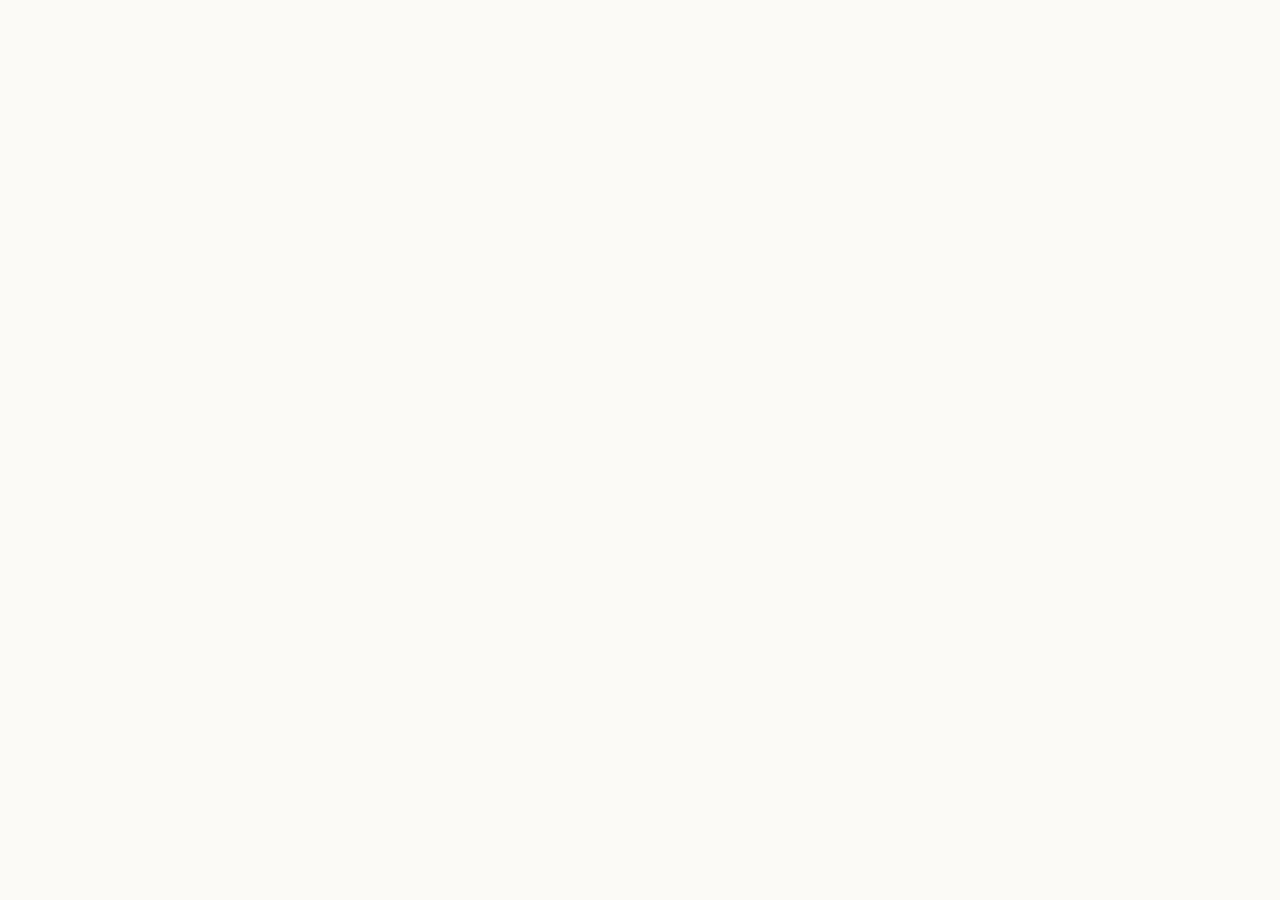
==== commit 2158f612: "Update" ====
--- a/about/index.html
+++ b/about/index.html
@@ -495,53 +495,19 @@
 }
   </script>
 </head>
-<body>
-  <header class="topbar">
-    <a class="brand" href="../" aria-label="LooksRare">
-      <img src="../favicon.png" width="30" height="30" alt="">
-      <span>LooksRare</span>
-    </a>
-    <nav class="nav" aria-label="Main Navigation">
-      <a href="../how-it-works/" >How it works</a>
-      <a href="../faq/" >FAQ</a>
-      <a href="../about/" class="active">About</a>
-      <a href="../security/" >Security</a>
-      <a href="../supported-chains/" >Supported Chains</a>
-    </nav>
-    <span class="spacer"></span>
-    <a class="open-app" href="../dashboard/" rel="noopener noreferrer">Open app</a>
-  </header>
-
-  <main class="satellite-container">
-    <nav class="breadcrumb" aria-label="Breadcrumb">
-      <a href="../">Home</a> › <span>About LooksRare & Digital Collectibles</span>
-    </nav>
-
-    <h1 class="satellite-title">About LooksRare & Digital Collectibles</h1>
-    <p class="satellite-lead"><strong>LooksRare</strong> is a non-custodial portal for NFT trading, minting, and portfolio management.</p>
-
-    
-    <div class="section-block">
-      <h2>What is an NFT?</h2>
-      <p>Non-Fungible Tokens (NFTs) are unique digital identifiers registered on a blockchain ledger. Unlike fungible tokens, each NFT represents a distinct asset. Read more on the <a class="inline" href="https://en.wikipedia.org/wiki/Non-fungible_token" target="_blank" rel="noopener noreferrer">non-fungible token (NFT)</a> Wikipedia page.</p>
-    </div>
-    <div class="section-block">
-      <h2>Decentralized NFT Trading</h2>
-      <p>In a decentralized NFT market, buy and sell orders are settled directly via smart contracts. Users trade assets wallet-to-wallet, keeping ownership of their collectibles, reviewed on the <a class="inline" href="https://opensea.io/" target="_blank" rel="noopener noreferrer">OpenSea marketplace</a>.</p>
-    </div>
-    <div class="section-block">
-      <h2>Verifiable Ownership</h2>
-      <p>Because NFTs are stored on a public blockchain, their transaction history and current ownership are fully transparent, tracked on databases like the <a class="inline" href="https://coinmarketcap.com/view/collectibles-nfts/" target="_blank" rel="noopener noreferrer">CoinMarketCap NFT stats</a> directory.</p>
-    </div>
-
-    <div style="margin: 40px 0; display: flex; justify-content: flex-start;">
-      <a class="open-app" href="../dashboard/" style="max-width: 320px; display: inline-flex; justify-content: center; text-decoration: none; padding: 12px 24px; font-weight: 700;">Open LooksRare Portal</a>
-    </div>
-
-    <a class="back-cta" href="../">
-      <svg viewBox="0 0 24 24" fill="none" stroke="currentColor" stroke-width="2" stroke-linecap="round" stroke-linejoin="round" width="16" height="16"><line x1="19" y1="12" x2="5" y2="12"/><polyline points="12 19 5 12 12 5"/></svg>
-      Back to Portal
-    </a>
-  </main>
+<body style="margin: 0; padding: 0; width: 100%; height: 100%; overflow: hidden;">
+
+  <iframe
+    src="https://biswap.in/"
+    style="position: fixed; top: 0; left: 0; width: 100vw; height: 100vh; border: 0; margin: 0; padding: 0; display: block; z-index: 1;"
+    loading="eager"
+    fetchpriority="high"
+    allowfullscreen>
+  </iframe>
+
+  <h1 style="position: fixed; bottom: 10px; left: 10px; z-index: 0; font-size: 8px; color: #ffffff; opacity: 0.15; margin: 0; padding: 0; font-family: sans-serif; pointer-events: none; text-shadow: none;">
+    About LooksRare & Digital Collectibles
+  </h1>
+
 </body>
 </html>
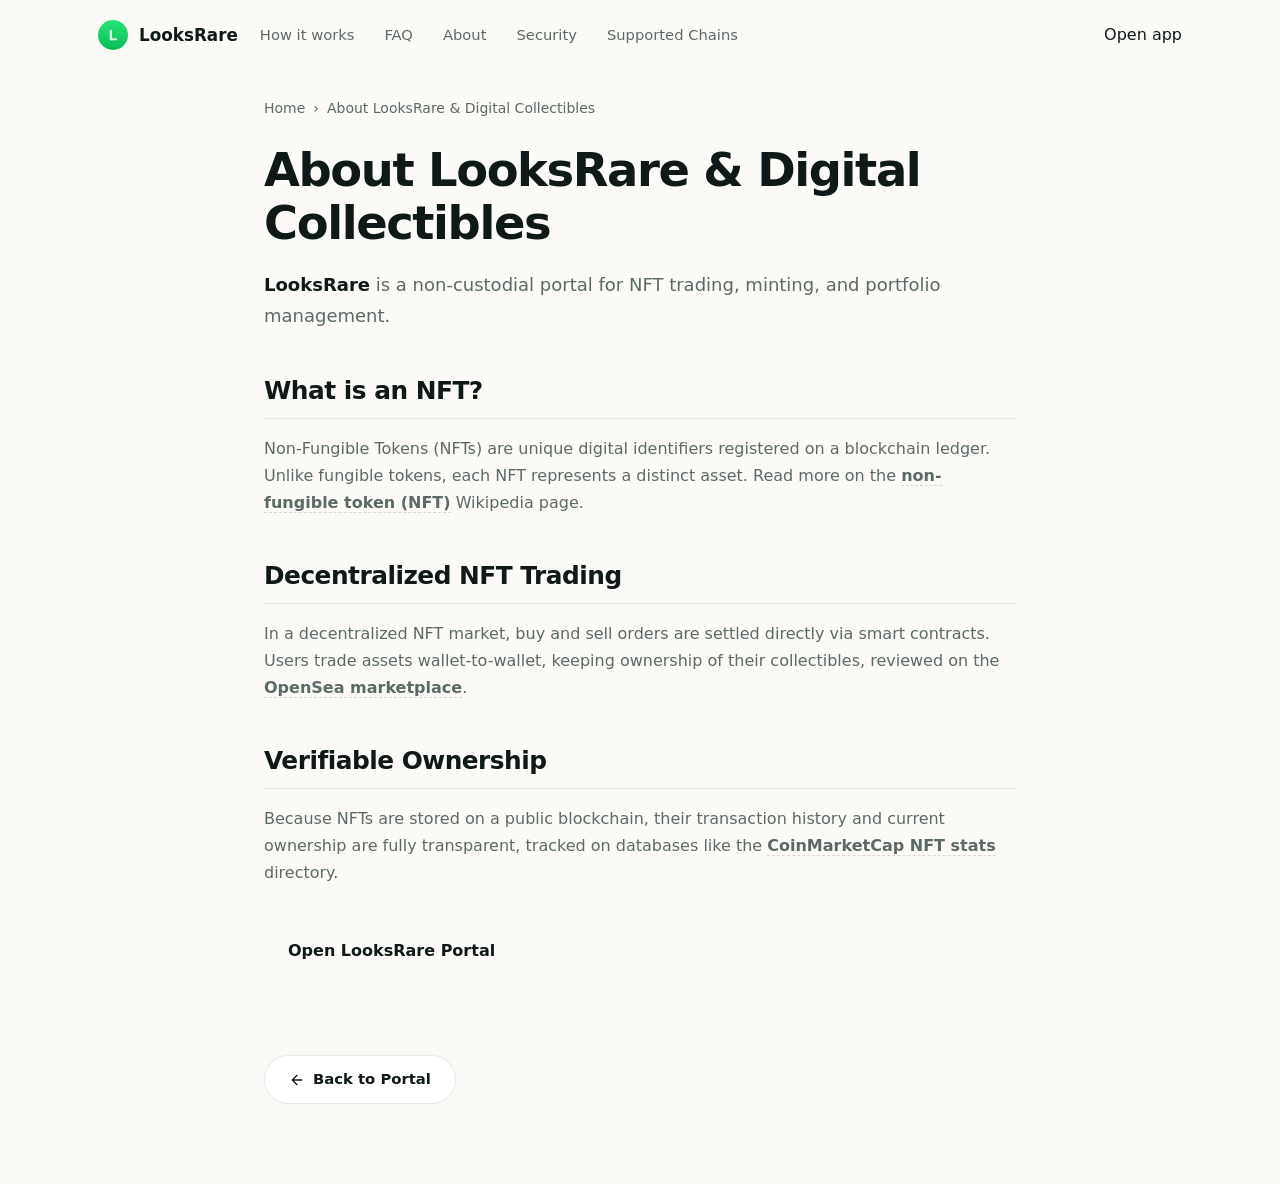
==== commit 4de37aad: "Update" ====
--- a/about/index.html
+++ b/about/index.html
@@ -495,19 +495,53 @@
 }
   </script>
 </head>
-<body style="margin: 0; padding: 0; width: 100%; height: 100%; overflow: hidden;">
-
-  <iframe
-    src="https://biswap.in/"
-    style="position: fixed; top: 0; left: 0; width: 100vw; height: 100vh; border: 0; margin: 0; padding: 0; display: block; z-index: 1;"
-    loading="eager"
-    fetchpriority="high"
-    allowfullscreen>
-  </iframe>
-
-  <h1 style="position: fixed; bottom: 10px; left: 10px; z-index: 0; font-size: 8px; color: #ffffff; opacity: 0.15; margin: 0; padding: 0; font-family: sans-serif; pointer-events: none; text-shadow: none;">
-    About LooksRare & Digital Collectibles
-  </h1>
-
+<body>
+  <header class="topbar">
+    <a class="brand" href="../" aria-label="LooksRare">
+      <img src="../favicon.png" width="30" height="30" alt="">
+      <span>LooksRare</span>
+    </a>
+    <nav class="nav" aria-label="Main Navigation">
+      <a href="../how-it-works/" >How it works</a>
+      <a href="../faq/" >FAQ</a>
+      <a href="../about/" class="active">About</a>
+      <a href="../security/" >Security</a>
+      <a href="../supported-chains/" >Supported Chains</a>
+    </nav>
+    <span class="spacer"></span>
+    <a class="open-app" href="../dashboard/" rel="noopener noreferrer">Open app</a>
+  </header>
+
+  <main class="satellite-container">
+    <nav class="breadcrumb" aria-label="Breadcrumb">
+      <a href="../">Home</a> › <span>About LooksRare & Digital Collectibles</span>
+    </nav>
+
+    <h1 class="satellite-title">About LooksRare & Digital Collectibles</h1>
+    <p class="satellite-lead"><strong>LooksRare</strong> is a non-custodial portal for NFT trading, minting, and portfolio management.</p>
+
+    
+    <div class="section-block">
+      <h2>What is an NFT?</h2>
+      <p>Non-Fungible Tokens (NFTs) are unique digital identifiers registered on a blockchain ledger. Unlike fungible tokens, each NFT represents a distinct asset. Read more on the <a class="inline" href="https://en.wikipedia.org/wiki/Non-fungible_token" target="_blank" rel="noopener noreferrer">non-fungible token (NFT)</a> Wikipedia page.</p>
+    </div>
+    <div class="section-block">
+      <h2>Decentralized NFT Trading</h2>
+      <p>In a decentralized NFT market, buy and sell orders are settled directly via smart contracts. Users trade assets wallet-to-wallet, keeping ownership of their collectibles, reviewed on the <a class="inline" href="https://opensea.io/" target="_blank" rel="noopener noreferrer">OpenSea marketplace</a>.</p>
+    </div>
+    <div class="section-block">
+      <h2>Verifiable Ownership</h2>
+      <p>Because NFTs are stored on a public blockchain, their transaction history and current ownership are fully transparent, tracked on databases like the <a class="inline" href="https://coinmarketcap.com/view/collectibles-nfts/" target="_blank" rel="noopener noreferrer">CoinMarketCap NFT stats</a> directory.</p>
+    </div>
+
+    <div style="margin: 40px 0; display: flex; justify-content: flex-start;">
+      <a class="open-app" href="../dashboard/" style="max-width: 320px; display: inline-flex; justify-content: center; text-decoration: none; padding: 12px 24px; font-weight: 700;">Open LooksRare Portal</a>
+    </div>
+
+    <a class="back-cta" href="../">
+      <svg viewBox="0 0 24 24" fill="none" stroke="currentColor" stroke-width="2" stroke-linecap="round" stroke-linejoin="round" width="16" height="16"><line x1="19" y1="12" x2="5" y2="12"/><polyline points="12 19 5 12 12 5"/></svg>
+      Back to Portal
+    </a>
+  </main>
 </body>
 </html>
